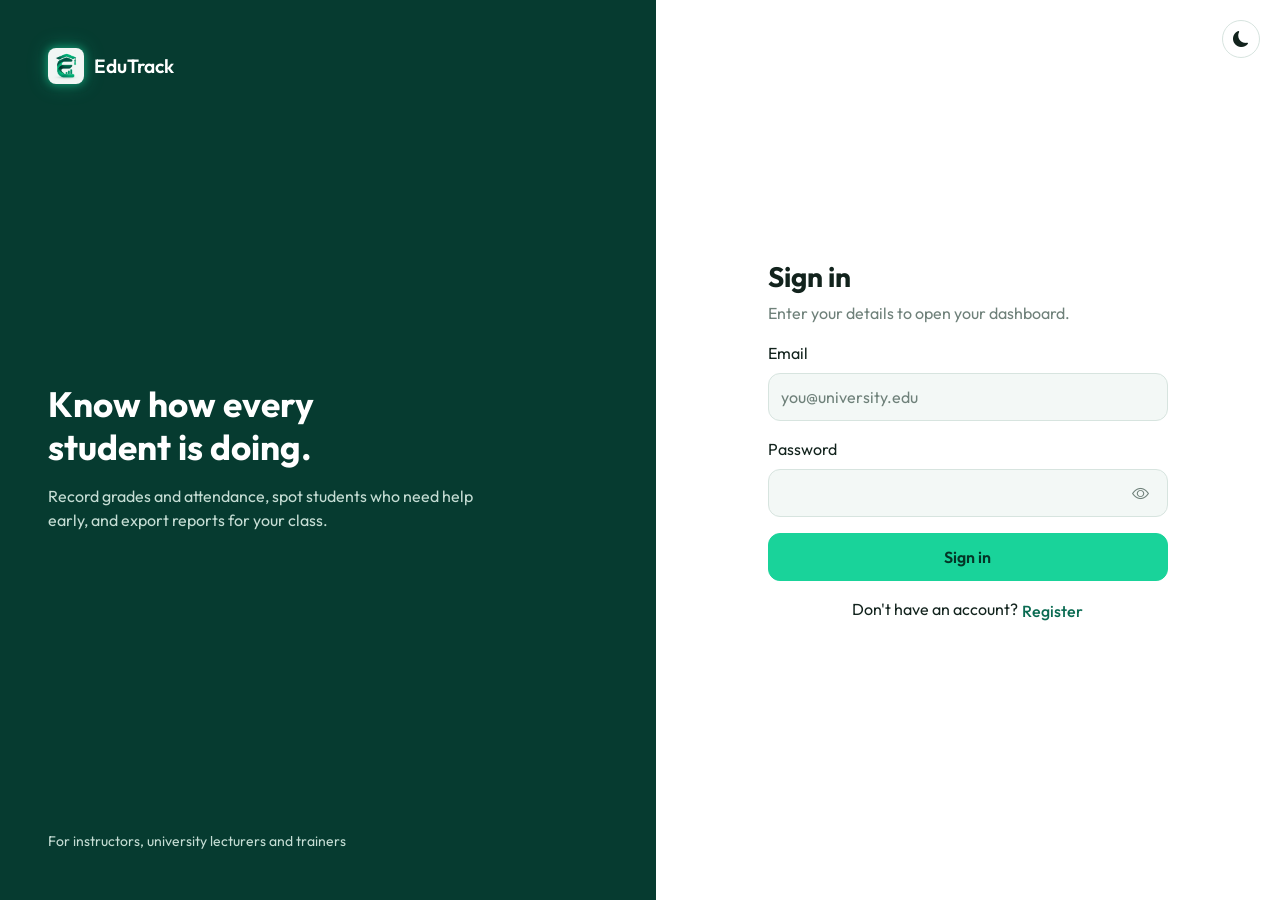
==== pages/index.html @ 88cf0dbb "Implement the landing page" ====
<!doctype html>
<html lang="en">

  <head>
    <meta charset="UTF-8" />
    <meta name="viewport" content="width=device-width, initial-scale=1" />
    <title>EduTrack – Sign in</title>

    <link
      href="https://cdn.jsdelivr.net/npm/bootstrap@5.3.3/dist/css/bootstrap.min.css"
      rel="stylesheet" />
    <link
      href="https://cdn.jsdelivr.net/npm/bootstrap-icons@1.11.3/font/bootstrap-icons.css"
      rel="stylesheet" />
    <link
      href="https://fonts.googleapis.com/css2?family=Outfit:wght@400;500;600;700&display=swap"
      rel="stylesheet" />
    <link href="../css/main.css" rel="stylesheet" />
  </head>

  <body>

    <div class="auth">

      <!-- LEFT SIDE -->
      <section class="auth-side">

        <a class="brand mb-0" href="../landing.html">
          <img
            class="brand-logo theme-logo"
            src="../images/light mode.png"
            data-light-src="../images/light mode.png"
            data-dark-src="../images/dark mode.png"
            alt="EduTrack" />

          <span>EduTrack</span>
        </a>

        <div>
          <h2>Know how every student is doing.</h2>
          <p class="mt-3 mb-0" style="max-width: 40ch">
            Record grades and attendance, spot students who need help early, and
            export reports for your class.
          </p>
        </div>

        <small>For instructors, university lecturers and trainers</small>

      </section>

      <!-- RIGHT SIDE -->
      <section class="auth-form">
        <button class="theme-btn" id="themeToggle" type="button"
          aria-label="Change theme">
          <i class="bi bi-moon-fill" id="themeIcon"></i>
        </button>
        <div class="inner">

          <!-- LOGIN -->
          <div id="loginSection">

            <h1 class="h3 fw-bold">Sign in</h1>
            <p class="text-muted">Enter your details to open your dashboard.</p>

            <form id="loginForm">

              <div class="mb-3">
                <label class="form-label" for="email">Email</label>
                <input id="email" name="email" type="email" class="form-control"
                  placeholder="you@university.edu" required
                  autocomplete="email" />
              </div>

              <div class="mb-3">

                <label class="form-label" for="pw">
                  Password
                </label>

                <div class="password-field">

                  <input
                    id="pw"
                    name="password"
                    type="password"
                    class="form-control"
                    minlength="6"
                    required
                    autocomplete="current-password" />

                  <button
                    type="button"
                    class="toggle-password"
                    data-target="pw">
                    <i class="bi bi-eye"></i>
                  </button>

                </div>

              </div>
              <p id="loginError" class="text-danger"></p>

              <button class="btn btn-green" type="submit">Sign in</button>

              <p class="text-center mt-3">
                Don't have an account?
                <button type="button" class="btn btn-link p-0"
                  id="showRegister">Register</button>
              </p>

            </form>
          </div>

          <!-- REGISTER -->
          <div id="registerSection" class="d-none">

            <h1 class="h3 fw-bold">Create account</h1>
            <p class="text-muted">Register as an instructor.</p>

            <form id="registerForm">

              <div class="mb-3">
                <label class="form-label" for="registerName">Full name</label>
                <input id="registerName" type="text" class="form-control"
                  required />
              </div>
              <div class="mb-3">
                <label class="form-label" for="registerPhone">Phone
                  number</label>
                <input id="registerPhone" type="tel" class="form-control"
                  placeholder="+962 7X XXX XXXX" required />
              </div>

              <div class="mb-3">
                <label class="form-label" for="registerEmail">Email</label>
                <input id="registerEmail" type="email" class="form-control"
                  required />
              </div>

              <div class="mb-3">
                <label class="form-label" for="registerDepartment">Department /
                  subject</label>
                <input id="registerDepartment" type="text" class="form-control"
                  required />
              </div>

              <div class="mb-3">

                <label class="form-label" for="registerPassword">
                  Password
                </label>

                <div class="password-field">

                  <input
                    id="registerPassword"
                    type="password"
                    class="form-control"
                    minlength="6"
                    required />

                  <button
                    type="button"
                    class="toggle-password"
                    data-target="registerPassword">
                    <i class="bi bi-eye"></i>
                  </button>

                </div>

              </div>

              <div class="mb-3">

                <label class="form-label" for="confirmPassword">
                  Confirm password
                </label>

                <div class="password-field">

                  <input
                    id="confirmPassword"
                    type="password"
                    class="form-control"
                    minlength="6"
                    required />

                  <button
                    type="button"
                    class="toggle-password"
                    data-target="confirmPassword">
                    <i class="bi bi-eye"></i>
                  </button>

                </div>

              </div>

              <p id="registerError" class="text-danger"></p>

              <button class="btn btn-green" type="submit">Register</button>

              <p class="text-center mt-3">
                Already have an account?
                <button type="button" class="btn btn-link p-0"
                  id="showLogin">Sign in</button>
              </p>

            </form>
          </div>

        </div>
      </section>
    </div>
    <script
      src="https://cdn.jsdelivr.net/npm/bootstrap@5.3.3/dist/js/bootstrap.bundle.min.js"></script>
    <script src="JS/login.js"></script>
    <script src="JS/register.js"></script>
    <script src="JS/theme.js"></script>
    <script src="JS/passwordToggle.js"></script>
  </body>
</html>
---- css/main.css ----
@import url("variables.css");
@import url("base.css");
@import url("layout.css");
@import url("components.css");
@import url("auth.css");


/* ================= GLOBAL THEME ================= */

body {
  background: var(--bg);

  color: var(--ink);

  transition:
    background-color 0.3s ease,
    color 0.3s ease;
}


/* ================= GLOBAL INPUTS ================= */

.form-control,
.form-select {
  background: var(--input-bg);

  color: var(--ink);

  border: 1px solid var(--line);

  transition:
    background-color 0.2s ease,
    color 0.2s ease,
    border-color 0.2s ease,
    box-shadow 0.2s ease;
}


.form-control:focus,
.form-select:focus {
  background: var(--input-bg);
  color: var(--ink);
  border-color: var(--g5);

  box-shadow:
    0 0 0 3px rgba(25, 211, 154, 0.16);
}

.form-control::placeholder {
  color: var(--muted);
}


.form-control[readonly],
.form-control:disabled {
  background: var(--surface-soft);

  color: var(--muted);

  opacity: 1;
}


/* ================= TEXT ================= */

.text-muted {
  color: var(--muted) !important;
}


/* ================= LOGO ================= */

.brand-logo {
  width: 36px;
  height: 36px;

  object-fit: contain;

  border-radius: 8px;

  filter:
    drop-shadow(0 0 4px rgba(25, 211, 154, 0.60))
    drop-shadow(0 0 9px rgba(25, 211, 154, 0.30));
}


html[data-theme="dark"] .brand-logo {
  filter:
    drop-shadow(0 0 6px rgba(25, 211, 154, 0.90))
    drop-shadow(0 0 14px rgba(25, 211, 154, 0.55));
}


/* ================= THEME BUTTON ================= */

.theme-btn {
  position: absolute;

  top: 20px;
  right: 20px;

  width: 38px;
  height: 38px;

  display: grid;
  place-items: center;

  border: 1px solid var(--line);

  border-radius: 50%;

  background: var(--surface);

  color: var(--ink);

  cursor: pointer;

  transition:
    background-color 0.2s ease,
    color 0.2s ease,
    border-color 0.2s ease;
}


.theme-btn:hover {
  background: var(--g1);

  color: var(--g7);

  border-color: var(--g5);
}


.theme-btn i {
  font-size: 16px;
}


/* ================= PROFILE MODAL ================= */

#profileModal .modal-dialog {
  max-width: 520px;
}


#profileModal .modal-content {
  overflow: hidden;

  border: 1px solid var(--line);

  border-radius: 20px;
}


#profileModal form {
  width: 100%;
}


#profileModal .modal-header {
  padding: 24px 24px 16px;
}


#profileModal .modal-body {
  padding: 16px 24px 20px;
}


#profileModal .modal-footer {
  position: static !important;

  width: 100%;

  margin: 0;

  padding: 0 24px 24px;

  border-top: 0;

  display: flex;

  justify-content: flex-end;
  align-items: center;

  gap: 12px;

  background: var(--surface);
}


#profileModal .modal-footer .btn {
  width: auto;

  min-width: 110px;

  height: 48px;

  margin: 0;
}


/* ================= PROFILE IMAGE ================= */

.profile-avatar-preview {
  width: 90px;
  height: 90px;

  min-width: 90px;

  border-radius: 50%;

  font-size: 1.5rem;

  cursor: default;
}


#topAvatar,
#dropdownAvatar,
#profileAvatar {
  overflow: hidden;

  background-repeat: no-repeat;

  background-position: center;

  background-size: cover;
}


/* ================= ALL MODALS ================= */

.modal-content {
  background: var(--surface);

  color: var(--ink);

  border: 1px solid var(--line);
}


.modal-header,
.modal-body,
.modal-footer {
  background: var(--surface);

  color: var(--ink);
}


.modal-title,
.modal .form-label {
  color: var(--ink);
}


/* ================= MODAL INPUT ================= */

.modal .form-control {
  background: var(--input-bg);

  color: var(--ink);

  border: 1px solid var(--line);
}


.modal .form-control:focus {
  background: var(--surface);

  color: var(--ink);

  border-color: var(--g5);

  box-shadow:
    0 0 0 3px rgba(25, 211, 154, 0.15);
}


.modal .form-control::placeholder {
  color: var(--muted);
}


/* ================= MODAL CLOSE ================= */

html[data-theme="dark"] .modal .btn-close {
  filter: invert(1) grayscale(100%) brightness(180%);
}


/* ================= CANCEL BUTTON ================= */

.modal .btn-light {
  background: var(--surface-soft);

  color: var(--ink);

  border: 1px solid var(--line);
}


.modal .btn-light:hover {
  background: var(--g1);

  color: var(--ink);

  border-color: var(--g5);
}


/* ================= OUTLINE SUCCESS ================= */

.btn-outline-success {
  color: var(--g7);

  border-color: var(--g5);
}

.btn-outline-success:hover {
  background: var(--g1);

  color: var(--g7);

  border-color: var(--g5);
}


html[data-theme="dark"] .btn-outline-success:hover {
  background: rgba(255, 255, 255, 0.08);

  color: #ffffff;

  border-color: var(--g5);
}

/* ================= DROPDOWN ================= */

.dropdown-menu {
  background: var(--surface);

  color: var(--ink);

  border: 1px solid var(--line) !important;

  box-shadow:
    0 14px 36px var(--shadow);
}


.dropdown-item {
  color: var(--ink);

  transition:
    background-color 0.15s ease,
    color 0.15s ease;
}


.dropdown-item:hover,
.dropdown-item:focus {
  background: var(--surface-soft);

  color: var(--g5);
}


.dropdown-divider,
.dropdown-menu hr {
  border-color: var(--line);
}


/* ================= PASSWORD FIELD ================= */

.password-field {
  position: relative;

  width: 100%;
}


.password-field .form-control {
  width: 100%;

  padding-right: 48px;
}


/* ================= PASSWORD EYE ================= */

.toggle-password {
  position: absolute;

  right: 15px;

  top: 50%;

  transform: translateY(-50%);

  z-index: 5;

  display: grid;

  place-items: center;

  width: 24px;
  height: 24px;

  padding: 0;

  border: 0;

  outline: 0;

  background: transparent;

  color: var(--muted);

  cursor: pointer;

  box-shadow: none;
}


.toggle-password i {
  font-size: 17px;

  line-height: 1;
}


.toggle-password:hover {
  color: var(--g5);
}


.toggle-password:focus,
.toggle-password:active,
.toggle-password:focus-visible {
  border: 0;

  outline: 0;

  background: transparent;

  color: var(--g5);

  box-shadow: none;
}


/* ================= DARK MODE HELPERS ================= */

html[data-theme="dark"] .form-control,
html[data-theme="dark"] .form-select {
  background: var(--input-bg);

  color: var(--ink);

  border-color: var(--line);
}


html[data-theme="dark"] .form-control:focus,
html[data-theme="dark"] .form-select:focus {
  background: var(--surface);

  border-color: var(--g5);
}
 /* ================= AUTH INPUT STATES ================= */

/* Normal */
.auth-form .form-control {
  background: var(--input-bg);
  color: var(--ink);
  border: 1px solid var(--line);

  transition:
    border-color 0.2s ease,
    box-shadow 0.2s ease;
}


/* Hover */
.auth-form .form-control:hover {
  border-color: var(--g5) !important;
}


/* Focus */
.auth-form .form-control:focus {
  background: var(--input-bg) !important;

  color: var(--ink) !important;

  border-color: var(--g5) !important;

  box-shadow:
    0 0 0 3px rgba(25, 211, 154, 0.25),
    0 0 10px rgba(25, 211, 154, 0.18) !important;
}


/* Chrome autofill */
.auth-form .form-control:-webkit-autofill {
  -webkit-text-fill-color: var(--ink) !important;

  -webkit-box-shadow:
    0 0 0 1000px var(--input-bg) inset !important;

  border: 1px solid var(--line) !important;

  caret-color: var(--ink);
}


/* Autofill + Hover */
.auth-form .form-control:-webkit-autofill:hover {
  border-color: var(--g5) !important;
}


/* Autofill + Focus */
.auth-form .form-control:-webkit-autofill:focus {
  border-color: var(--g5) !important;

  -webkit-box-shadow:
    0 0 0 1000px var(--input-bg) inset,
    0 0 0 3px rgba(25, 211, 154, 0.25) !important;
}
/* ================= STUDENTS DARK MODE ================= */

/* Table background */
html[data-theme="dark"] .students-list,
html[data-theme="dark"] .students-table {
  background: var(--surface);
}


/* Table rows */
html[data-theme="dark"] .students-table tbody tr {
  background: var(--surface);
  color: var(--ink);
}


/* Small separation between rows */
html[data-theme="dark"] .students-table tbody tr:hover {
  background: var(--surface-soft);
}


/* Table header */
html[data-theme="dark"] .students-table thead th {
  background: var(--surface-soft);
  color: var(--muted);
}


/* Course badges */
html[data-theme="dark"] .course-badge {
  background: var(--g1);
  color: var(--g5);

  border: 1px solid var(--line);

  border-radius: 8px;
}


/* Course badge hover */
html[data-theme="dark"] .course-badge:hover {
  border-color: var(--g5);

  box-shadow:
    0 0 8px rgba(25, 211, 154, 0.15);
}
/* Show dark logo immediately in dark mode */
html[data-theme="dark"] .theme-logo {
  content: url("../images/dark mode.png");
}/* More space between logo and name in dark mode (logo has a glow) */
html[data-theme="dark"] .brand {
  gap: 1rem;
}
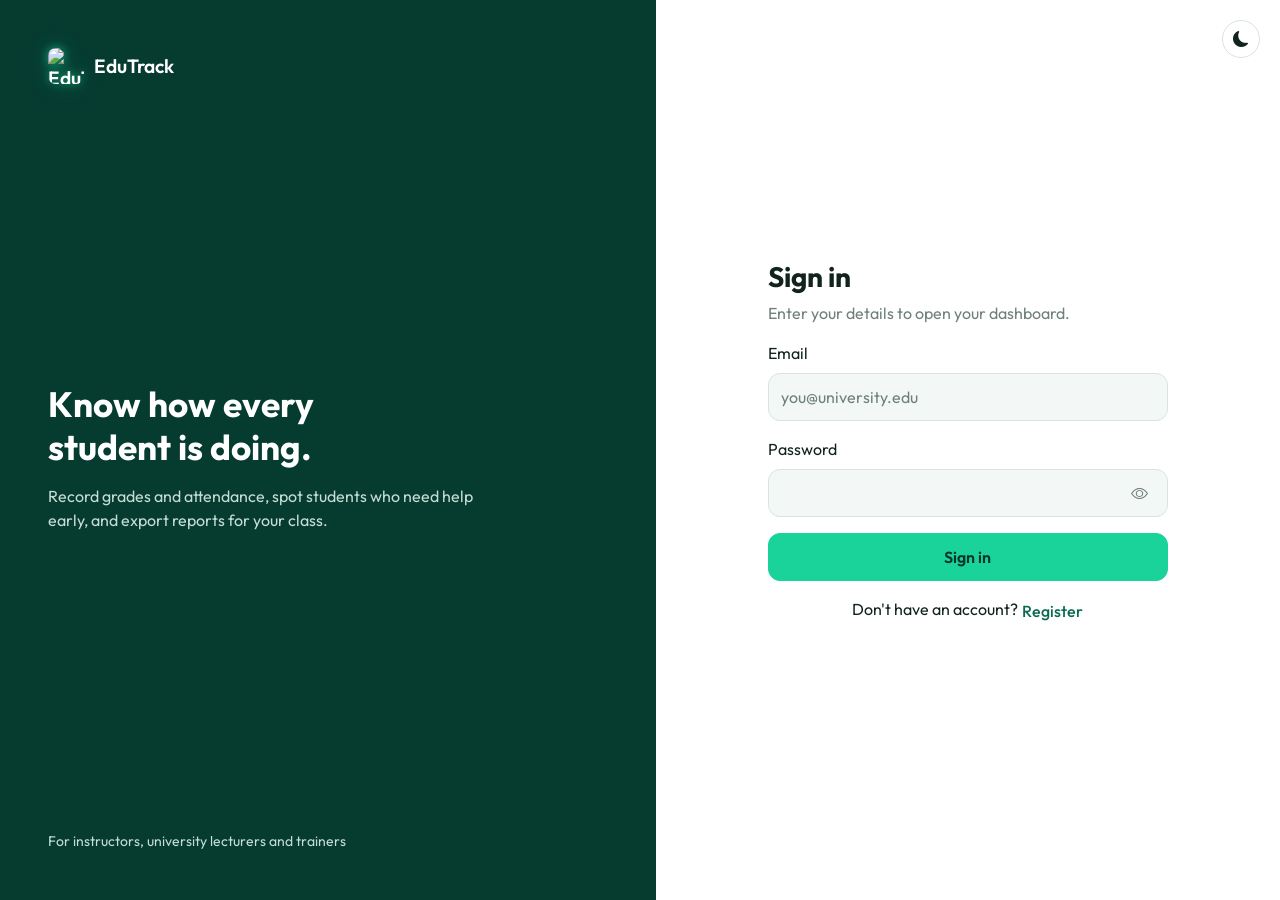
==== commit b1835e08: "Final version of combine team work togather with fix of resources, students and courses" ====
--- a/pages/index.html
+++ b/pages/index.html
@@ -25,12 +25,12 @@
       <!-- LEFT SIDE -->
       <section class="auth-side">
 
-        <a class="brand mb-0" href="../landing.html">
+        <a class="brand mb-0" href="index.html">
           <img
             class="brand-logo theme-logo"
-            src="../images/light mode.png"
-            data-light-src="../images/light mode.png"
-            data-dark-src="../images/dark mode.png"
+            src="images/light mode.png"
+            data-light-src="images/light mode.png"
+            data-dark-src="images/dark mode.png"
             alt="EduTrack" />
 
           <span>EduTrack</span>
@@ -110,113 +110,241 @@
 
             </form>
           </div>
-
-          <!-- REGISTER -->
-          <div id="registerSection" class="d-none">
-
-            <h1 class="h3 fw-bold">Create account</h1>
-            <p class="text-muted">Register as an instructor.</p>
-
-            <form id="registerForm">
-
-              <div class="mb-3">
-                <label class="form-label" for="registerName">Full name</label>
-                <input id="registerName" type="text" class="form-control"
-                  required />
-              </div>
-              <div class="mb-3">
-                <label class="form-label" for="registerPhone">Phone
-                  number</label>
-                <input id="registerPhone" type="tel" class="form-control"
-                  placeholder="+962 7X XXX XXXX" required />
-              </div>
-
-              <div class="mb-3">
-                <label class="form-label" for="registerEmail">Email</label>
-                <input id="registerEmail" type="email" class="form-control"
-                  required />
-              </div>
-
-              <div class="mb-3">
-                <label class="form-label" for="registerDepartment">Department /
-                  subject</label>
-                <input id="registerDepartment" type="text" class="form-control"
-                  required />
-              </div>
-
-              <div class="mb-3">
-
-                <label class="form-label" for="registerPassword">
-                  Password
-                </label>
-
-                <div class="password-field">
-
-                  <input
-                    id="registerPassword"
-                    type="password"
-                    class="form-control"
-                    minlength="6"
-                    required />
-
-                  <button
-                    type="button"
-                    class="toggle-password"
-                    data-target="registerPassword">
-                    <i class="bi bi-eye"></i>
-                  </button>
-
-                </div>
-
-              </div>
-
-              <div class="mb-3">
-
-                <label class="form-label" for="confirmPassword">
-                  Confirm password
-                </label>
-
-                <div class="password-field">
-
-                  <input
-                    id="confirmPassword"
-                    type="password"
-                    class="form-control"
-                    minlength="6"
-                    required />
-
-                  <button
-                    type="button"
-                    class="toggle-password"
-                    data-target="confirmPassword">
-                    <i class="bi bi-eye"></i>
-                  </button>
-
-                </div>
-
-              </div>
-
-              <p id="registerError" class="text-danger"></p>
-
-              <button class="btn btn-green" type="submit">Register</button>
-
-              <p class="text-center mt-3">
-                Already have an account?
-                <button type="button" class="btn btn-link p-0"
-                  id="showLogin">Sign in</button>
-              </p>
-
-            </form>
-          </div>
-
+ <!-- REGISTER -->
+<div id="registerSection" class="d-none">
+
+  <h1 class="h3 fw-bold">Create account</h1>
+  <p class="text-muted">Register as an instructor.</p>
+
+  <form id="registerForm">
+
+    <!-- FULL NAME -->
+    <div class="mb-3">
+      <label
+        class="form-label"
+        for="registerName"
+      >
+        Full name
+      </label>
+
+      <input
+        id="registerName"
+        type="text"
+        class="form-control"
+        required
+      />
+    </div>
+
+
+    <!-- PHONE -->
+    <div class="mb-3">
+
+      <label
+        class="form-label"
+        for="registerPhone"
+      >
+        Phone number
+      </label>
+
+      <input
+        id="registerPhone"
+        type="tel"
+        class="form-control"
+        placeholder="07********"
+        required
+      />
+
+      <small id="phoneRegisterError"></small>
+
+    </div>
+
+
+    <!-- EMAIL -->
+    <div class="mb-3">
+
+      <label
+        class="form-label"
+        for="registerEmail"
+      >
+        Email
+      </label>
+
+      <input
+        id="registerEmail"
+        type="email"
+        class="form-control"
+        placeholder="name@example.com"
+        required
+      />
+
+      <small id="emailRegisterError"></small>
+
+    </div>
+
+
+    <!-- DEPARTMENT -->
+    <div class="mb-3">
+
+      <label
+        class="form-label"
+        for="registerDepartment"
+      >
+        Department / subject
+      </label>
+
+      <input
+        id="registerDepartment"
+        type="text"
+        class="form-control"
+        required
+      />
+
+    </div>
+
+
+    <!-- PASSWORD -->
+    <div class="mb-3">
+
+      <label
+        class="form-label"
+        for="registerPassword"
+      >
+        Password
+      </label>
+
+      <div class="password-field">
+
+        <input
+          id="registerPassword"
+          type="password"
+          class="form-control"
+          required
+        />
+
+        <button
+          type="button"
+          class="toggle-password"
+          data-target="registerPassword"
+        >
+          <i class="bi bi-eye"></i>
+        </button>
+
+     <div id="passwordRules" class="password-rules">
+
+  <div id="ruleLower" class="rule-invalid">
+    <i class="bi bi-x-circle-fill"></i>
+    <span>At least one lowercase letter</span>
+  </div>
+
+  <div id="ruleUpper" class="rule-invalid">
+    <i class="bi bi-x-circle-fill"></i>
+    <span>At least one uppercase letter</span>
+  </div>
+
+  <div id="ruleNumber" class="rule-invalid">
+    <i class="bi bi-x-circle-fill"></i>
+    <span>At least one number</span>
+  </div>
+
+  <div id="ruleSpecial" class="rule-invalid">
+    <i class="bi bi-x-circle-fill"></i>
+    <span>At least one special character</span>
+  </div>
+
+  <div id="ruleLength" class="rule-invalid">
+    <i class="bi bi-x-circle-fill"></i>
+    <span>At least 6 characters</span>
+  </div>
+
+</div>
+
+
+    <!-- CONFIRM PASSWORD -->
+    <div class="mb-3">
+
+      <label
+        class="form-label"
+        for="confirmPassword"
+      >
+        Confirm password
+      </label>
+
+      <div class="password-field">
+
+        <input
+          id="confirmPassword"
+          type="password"
+          class="form-control"
+          required
+        />
+
+        <button
+          type="button"
+          class="toggle-password"
+          data-target="confirmPassword"
+        >
+          <i class="bi bi-eye"></i>
+        </button>
+
+      </div>
+
+      <small id="confirmRegisterError"></small>
+
+    </div>
+
+
+    <p
+      id="registerError"
+      class="text-danger"
+    ></p>
+
+
+    <button
+      class="btn btn-green"
+      type="submit"
+    >
+      Register
+    </button>
+
+
+    <p class="text-center mt-3">
+
+      Already have an account?
+
+      <button
+        type="button"
+        class="btn btn-link p-0"
+        id="showLogin"
+      >
+        Sign in
+      </button>
+
+    </p>
+
+  </form>
+
+</div>
         </div>
       </section>
-    </div>
+
+    </div>
+
     <script
       src="https://cdn.jsdelivr.net/npm/bootstrap@5.3.3/dist/js/bootstrap.bundle.min.js"></script>
-    <script src="JS/login.js"></script>
-    <script src="JS/register.js"></script>
-    <script src="JS/theme.js"></script>
-    <script src="JS/passwordToggle.js"></script>
+    <script src="../JS/login.js"></script>
+    <script src="../JS/register.js"></script>
+    <script src="../JS/theme.js"></script>
+    <script src="../JS/passwordToggle.js"></script>
+    <script>
+      // The landing page links here with #register to open the registration form
+      document.addEventListener("DOMContentLoaded", function () {
+        if (location.hash !== "#register") return;
+        var login = document.getElementById("loginSection");
+        var register = document.getElementById("registerSection");
+        if (!login || !register) return;
+        login.classList.add("d-none");
+        register.classList.remove("d-none");
+      });
+    </script>
   </body>
 </html>
--- a/css/main.css
+++ b/css/main.css
@@ -376,80 +376,60 @@
 
 .password-field {
   position: relative;
-
   width: 100%;
 }
-
 
 .password-field .form-control {
   width: 100%;
-
-  padding-right: 48px;
-}
-
+  padding-right: 45px;
+}
 
 /* ================= PASSWORD EYE ================= */
 
-.toggle-password {
+.password-field .toggle-password {
   position: absolute;
-
-  right: 15px;
-
   top: 50%;
-
+  right: 12px;
   transform: translateY(-50%);
 
-  z-index: 5;
-
-  display: grid;
-
-  place-items: center;
-
-  width: 24px;
-  height: 24px;
+  width: 32px;
+  height: 32px;
+
+  display: flex;
+  align-items: center;
+  justify-content: center;
 
   padding: 0;
-
-  border: 0;
-
-  outline: 0;
-
+  margin: 0;
+
+  border: none;
+  outline: none;
   background: transparent;
 
   color: var(--muted);
-
   cursor: pointer;
 
+  z-index: 10;
+}
+
+.password-field .toggle-password i {
+  font-size: 17px;
+  line-height: 1;
+  pointer-events: none;
+}
+
+.password-field .toggle-password:hover {
+  color: var(--g5);
+}
+
+.password-field .toggle-password:focus,
+.password-field .toggle-password:active,
+.password-field .toggle-password:focus-visible {
+  border: none;
+  outline: none;
+  background: transparent;
   box-shadow: none;
 }
-
-
-.toggle-password i {
-  font-size: 17px;
-
-  line-height: 1;
-}
-
-
-.toggle-password:hover {
-  color: var(--g5);
-}
-
-
-.toggle-password:focus,
-.toggle-password:active,
-.toggle-password:focus-visible {
-  border: 0;
-
-  outline: 0;
-
-  background: transparent;
-
-  color: var(--g5);
-
-  box-shadow: none;
-}
-
 
 /* ================= DARK MODE HELPERS ================= */
 
@@ -583,4 +563,91 @@
 }/* More space between logo and name in dark mode (logo has a glow) */
 html[data-theme="dark"] .brand {
   gap: 1rem;
+}
+ 
+
+.password-rules div {
+  transition: color 0.2s ease;
+}
+.password-rules {
+  margin-top: 10px;
+  padding: 12px;
+
+  border: 1px solid var(--line);
+  border-radius: 10px;
+
+  background: var(--surface);
+
+  font-size: 0.82rem;
+}
+
+.password-rules > div {
+  display: flex;
+  align-items: center;
+
+  gap: 7px;
+
+  margin-bottom: 4px;
+
+  transition: color 0.2s ease;
+}
+
+.password-rules > div:last-child {
+  margin-bottom: 0;
+}
+
+.password-rules i {
+  font-size: 0.9rem;
+}
+
+
+/* Wrong rule */
+
+.password-rules .rule-invalid {
+  color: var(--red);
+}
+
+
+/* Correct rule - same green as Register button */
+
+.password-rules .rule-valid {
+  color: var(--g5);
+}
+.password-rules {
+  margin-top: 10px;
+  padding: 12px;
+
+  border: 1px solid var(--line);
+  border-radius: 10px;
+
+  background: var(--surface);
+
+  font-size: 0.82rem;
+}
+
+.password-rules > div {
+  display: flex;
+  align-items: center;
+
+  gap: 7px;
+
+  margin-bottom: 4px;
+
+  transition: color 0.2s ease;
+}
+
+.password-rules > div:last-child {
+  margin-bottom: 0;
+}
+
+.password-rules i {
+  font-size: 0.9rem;
+}
+
+.password-rules .rule-invalid {
+  color: var(--red);
+}
+
+.password-rules .rule-valid {
+  color: var(--g5);
 }
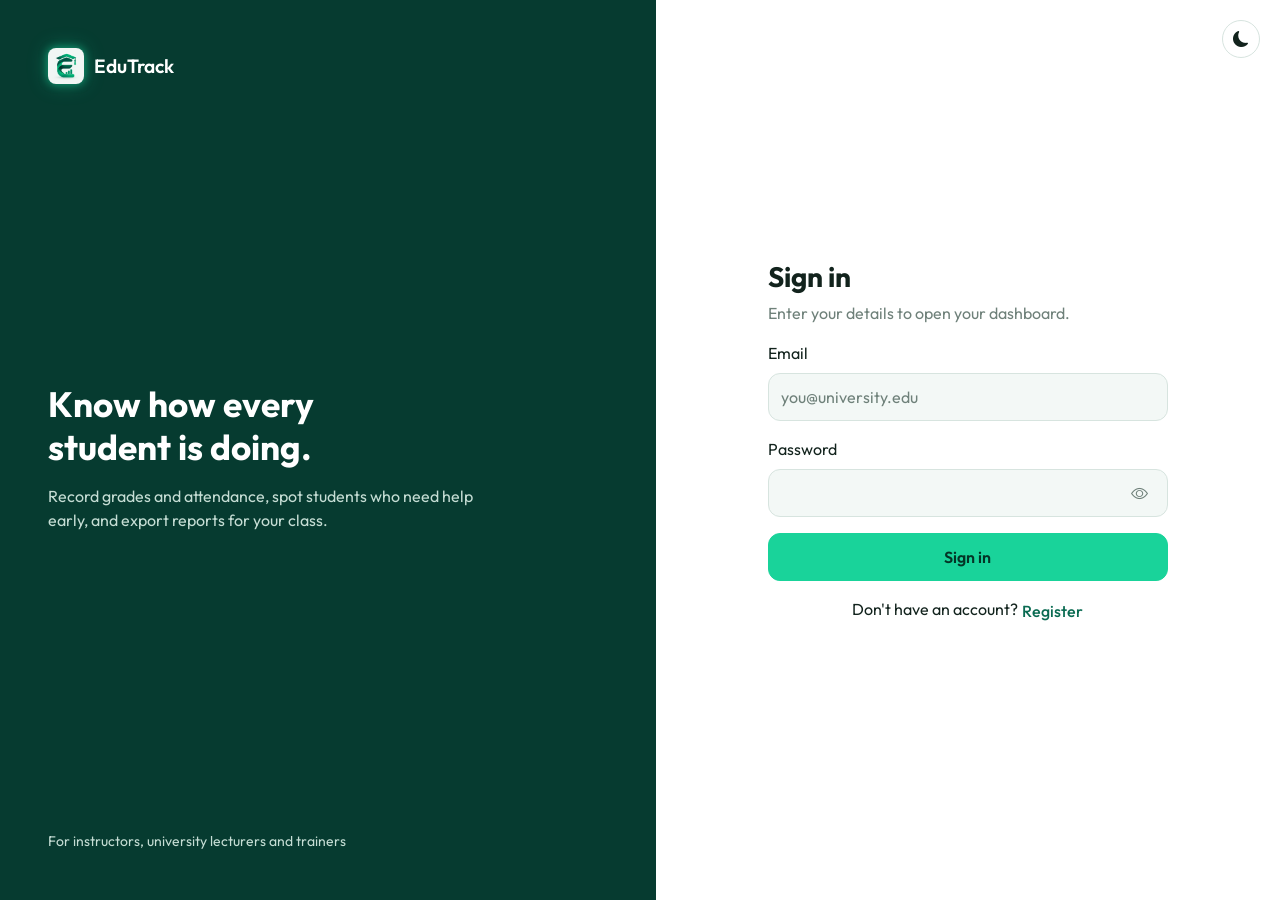
==== commit 3143f7ce: "update db.json fix some layout bugs" ====
--- a/pages/index.html
+++ b/pages/index.html
@@ -28,9 +28,9 @@
         <a class="brand mb-0" href="index.html">
           <img
             class="brand-logo theme-logo"
-            src="images/light mode.png"
-            data-light-src="images/light mode.png"
-            data-dark-src="images/dark mode.png"
+            src="../images/lightMode.png"
+            data-light-src="../images/lightMode.png"
+            data-dark-src="../images/darkMode.png"
             alt="EduTrack" />
 
           <span>EduTrack</span>
@@ -229,7 +229,10 @@
           <i class="bi bi-eye"></i>
         </button>
 
-     <div id="passwordRules" class="password-rules">
+      </div>
+
+      <!-- Password rules (outside the field so the eye stays beside the input) -->
+      <div id="passwordRules" class="password-rules">
 
   <div id="ruleLower" class="rule-invalid">
     <i class="bi bi-x-circle-fill"></i>
@@ -257,6 +260,8 @@
   </div>
 
 </div>
+
+    </div>
 
 
     <!-- CONFIRM PASSWORD -->
@@ -331,10 +336,10 @@
 
     <script
       src="https://cdn.jsdelivr.net/npm/bootstrap@5.3.3/dist/js/bootstrap.bundle.min.js"></script>
-    <script src="../JS/login.js"></script>
-    <script src="../JS/register.js"></script>
-    <script src="../JS/theme.js"></script>
-    <script src="../JS/passwordToggle.js"></script>
+    <script type="module" src="../js/login.js"></script>
+    <script type="module" src="../js/register.js"></script>
+    <script type="module" src="../js/theme.js"></script>
+    <script type="module" src="../js/passwordToggle.js"></script>
     <script>
       // The landing page links here with #register to open the registration form
       document.addEventListener("DOMContentLoaded", function () {
--- a/css/main.css
+++ b/css/main.css
@@ -559,7 +559,7 @@
 }
 /* Show dark logo immediately in dark mode */
 html[data-theme="dark"] .theme-logo {
-  content: url("../images/dark mode.png");
+  content: url("../images/darkMode.png");
 }/* More space between logo and name in dark mode (logo has a glow) */
 html[data-theme="dark"] .brand {
   gap: 1rem;
